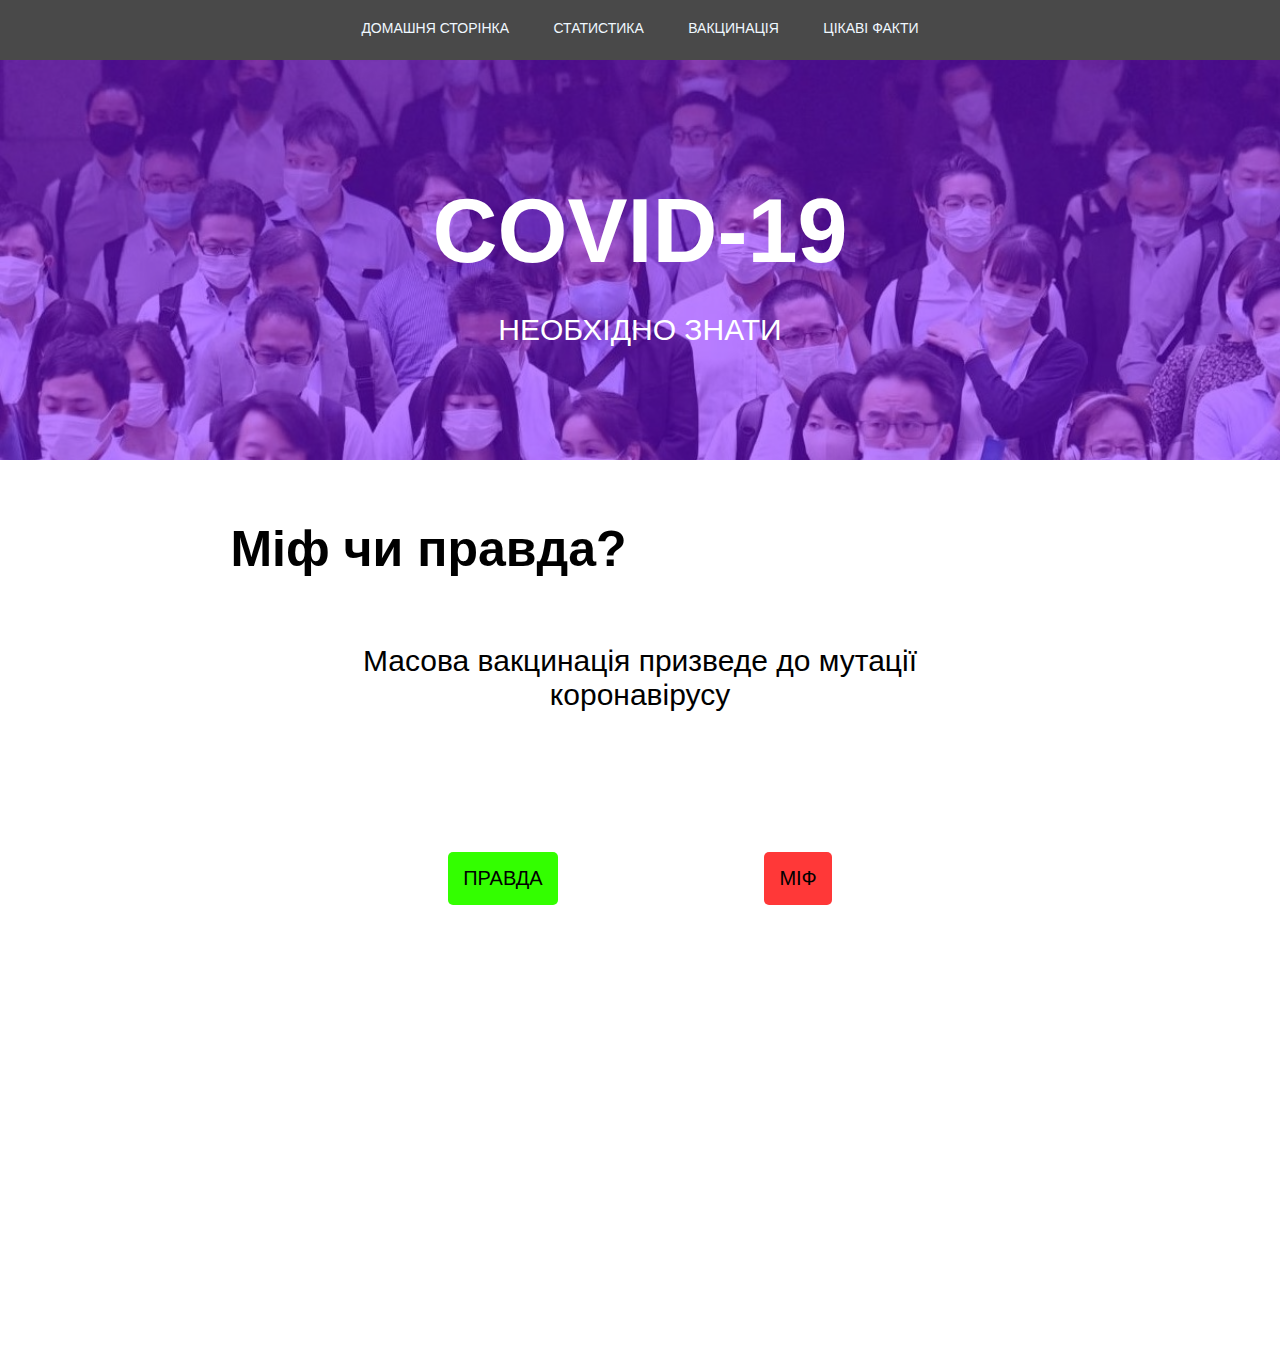
==== facts.html @ dc646591 "Add files via upload" ====
<!DOCTYPE html>
<html lang="en">
<head>
    <meta charset="UTF-8">
    <meta http-equiv="X-UA-Compatible" content="IE=edge">
    <meta name="viewport" content="width=device-width, initial-scale=1.0">
    <link rel="stylesheet" href="style.css">
    <title>Інформація про COVID-19</title>
</head>
<body>

    <div class="header">
        <h2 class="link"><a href="index.html">домашня сторінка</a></h2>
        <h2 class="link"><a href="stats.html">статистика</a></h2>
        <h2 class="link"><a href="vaccine.html">вакцинація</a></h2>
        <h2 class="link"><a href="facts.html">цікаві факти</a></h2>
    </div>

    <div class="head">
        <div class="imgPeople">
            <div class="head_text">
                COVID-19
            </div>
            <div class="head_subtitle">
                необхідно знати
            </div>
        </div>
    </div>

    <div class="block">
        <div class="block">
            <div class="title">Міф чи правда?</div>
                <div class="block_img">
            </div>
            <div class="text-anim _anim-items _anim-no-hide">
                <div class="subtitle">Масова вакцинація призведе до мутації коронавірусу</div>
                <div class="buttons"><p id="true"></p></div>
                <p class="paragraph" id="p"></p>
                <div class="buttons">
                    <button class="button _yes" onclick="ClickFunction()">правда</button>
                    <button class="button _no" onclick="ClickFunction()">міф</button>
                </div>
                
            </div>
        </div>
    </div>

    <script src="script.js"></script>
</body>
</html>
---- style.css ----
@media screen and (min-width: 320px) {
    body {
        margin: 0;
        min-width: 640px;
    }
    .img_border {
        max-height: 270px;
    }
    .img_border_wide {
        max-height: 200px;
    }
}

@media screen and (min-width: 1024px) {
    html {
        margin: 0;
        min-width: 1024px;
    }
    .img_border {
        max-height: 500px;
    }
    .img_border_wide {
        max-height: 400px;
    }
}

@media screen and (min-width: 1366px) {
    html {
        margin: 0;
        min-width: 1366px;
    }
    .img_border {
        max-height: 500px;
    }
    .img_border_wide {
        max-height: 500px;
    }
}

@media screen and (min-width: 2560px) {
    html {
        margin: 0;
        min-width: 2560px;
    }
    .img_border {
        max-height: 600px;
    }
    .img_border_wide {
        max-height: 600px;
    }
}


* {
    margin: 0;
    text-align: center;
    font-family: 'Roboto', sans-serif;
}

.header {
    min-height: 40px;
    background-color: rgb(73, 73, 73);
    text-align: center;
}

.link, .link a {
    display: inline-block;
    color: aliceblue;
    vertical-align: top;
    padding: 0px 10px 10px 10px;
    margin-top: 10px;
    margin-bottom: 10px;
    height: 30px;
    font-weight: 100;
    font-size: 14px;
    text-transform: uppercase;
    text-decoration: none;

    -webkit-transition: all 0.3s ease;;
    -moz-transition: all 0.3s ease;;
    -o-transition: all 0.3s ease;;
    transition: all 0.3s ease;
}

.link:hover {
    background-color: rgb(255, 0, 0);
    border-radius: 5px;
}

.head {
    background: url(/img/people.jpeg) no-repeat;
    background-attachment: fixed;
    background-size: cover;
}


.imgPeople {
    background-color: rgba(119, 0, 255, .5);
    min-height: 400px;
}

.head_text {
    color: white;
    text-align: center;
    padding: 120px 0px 0px 0px;
    font-size: 90px;
    font-weight: 600;
    min-width: 500px;
    opacity: 1;
    text-transform: uppercase;
}

.head_subtitle {
    color: white;
    margin: 0 auto;
    padding-top: 30px;
    text-transform: uppercase;
    font-size: 30px;
    text-align: center;
    font-weight: 300;
}

.block {
    padding-bottom: 100px;
    padding-left: 10%;
    padding-right: 10%;
    background: #fff;
    min-height: 700px;
}

.columnH {
    display: inline-block;
    vertical-align: top;
    padding: 0px 100px 50px 100px;
    width: 500px;
}

.howDoNot_column1, .howDoNot_column2 {
    vertical-align: top;
    text-align: left;
    padding-left: 20px;
    font-size: 24px;
    font-weight: 100;
}

.howDoNot_column1::before, .howDoNot_column2::before{
    content: "";
    display: inline-block;
    vertical-align: middle;
    width: 30px;
    height: 4px;
    margin-right: 20px;
    background-color: rgb(119, 0, 255);
}

.howDoNot_should {
    position: relative;
    text-align: center;
    font-weight: 100;
    font-size: 20px;
    padding-top: 40px;
}

.second_block {
    background: rgb(245, 245, 245);
    min-height: 700px;
    padding-left: 10%;
    padding-right: 10%;
    padding-bottom: 100px;
}

.block_img {
    position: relative;
    padding-top: 6px;
}

.buttons {
    text-align: center;
}

.button {
    vertical-align: middle;
    padding: 15px 15px 15px 15px;
    margin-top: 10px;
    margin-bottom: 10px;
    font-weight: 100;
    font-size: 20px;
    text-transform: uppercase;
    text-decoration: none;
    cursor: pointer;
    border: none;
    border-radius: 5px;
    position: relative;
    
    margin: 20px 100px 20px 100px;
}

.button._yes {
    background-color: rgb(51, 255, 0);
}

.button._no {
    background-color: rgb(255, 56, 56);
}

.text {
    display: inline-block;
    text-align: left;
    vertical-align: top;
    padding: 40px 50px 40px 50px;
    min-width: 400px;
    max-width: 800px;
    font-size: 24px;
}

.text-anim {
    margin-left: auto;
    margin-right: auto;
    position: relative;
    padding: 0px 50px 40px 50px;
    min-width: 400px;
    max-width: 800px;
    font-size: 24px;

    transform: translate(0px, 50%);
    opacity: 0;
    transition: all 0.8s ease 0s;
}

.text-anim._active {
    transform: translate(0px, 0px);
    opacity: 1;
    transition: all 0.8s ease 0.8s;
}

.webmap {
    color: black;
    margin: auto;
    padding: 0px 10px 10px 10px;
    margin-top: 10px;
    margin-bottom: 10px;
    height: 20px;
    font-weight: 100;
    font-size: 20px;
    font-style: oblique;
    text-decoration: none;

    -webkit-transition: all 0.3s ease;;
    -moz-transition: all 0.3s ease;;
    -o-transition: all 0.3s ease;;
    transition: all 0.3s ease;
}

.webmap a {
    color: black;
    text-decoration: none;
    color: black;
    border-radius: 20px;
    padding: 10px 10px 10px 10px;
    margin-top: 10px;
    margin-bottom: 10px;
    height: 20px;

    -webkit-transition: all 0.3s ease;;
    -moz-transition: all 0.3s ease;;
    -o-transition: all 0.3s ease;;
    transition: all 0.3s ease;
}

.webmap:hover a {
    color: #fff;
    background: rgb(255, 0, 0);
}

.img_border, .img_border_wide {
    margin-bottom: 40px;
    position: relative;
    border: 15px outset;
    border-color: rgb(119, 0, 255);
    
    transform: translate(0px, 50%);
    opacity: 0;
    transition: all 0.8s ease 0s;
}

.img_border._active, .img_border_wide._active {
    transform: translate(0px, 0px);
    opacity: 1;
    transition: all 0.8s ease 0.4s;
}

.paragraph, #p, #true {
    display: inline-block;
    text-align: left;
    vertical-align: top;
    padding: 20px 0px 40px 0px;
    min-width: 400px;
    max-width: 800px;
    font-size: 24px;
}

#true {
    font-size: 36px;
    text-transform: uppercase;
    text-align: center;
    color: red;
    height: 10px;
    padding: 20px 20px 30px 20px;
}

.img {
    position: relative;
    min-height: 100px;
    max-height: 300px;
}


.bold {
    font-weight: 600;
}


.title {
    color: rgb(0, 0, 0);
    text-align: left;
    margin: 0;
    padding-bottom: 60px;
    padding-top: 60px;
    font-size: 50px;
    font-weight: 600;
    min-width: 400px;
}


.ifIll {
    text-align: center;
}

.column {
    display: inline-block;
    vertical-align: top;
    width: 500px;
    padding: 0px 50px 50px 50px;
}

.description {
    padding-top: 50px;
    font-style: oblique;
    text-align: center;
}

.subtitle {
    text-align: center;
    padding: 0px 0px 0px 0px;
    font-size: 30px;
    font-weight: 300;
}

.ifIll_list {
    padding-top: 20px;
    padding-left: 100px;
}

.ifIll_index::before {
    content: "";
    display: inline-block;
    vertical-align: middle;
    width: 10px;
    height: 10px;
    margin-right: 20px;
    background-color: rgb(119, 0, 255);
}

.ifIll_index {
    text-align: left;
    padding: 80px 0px 0px 0px;
    font-size: 24px;
    font-weight: 300;
    padding-left: 20px;
    padding-top: 0px;
}

.contacts {
    color: lightgray;
    font-weight: 100;
    padding-top: 60px;
    font-size: 20px;
    text-align: center;
    margin: 0;
    background: rgb(73, 73, 73);
    min-height: 200px;
    padding-left: 15%;
    padding-right: 15%;
}

a {
    color: lightgray;
    text-decoration: underline;
}

.or {
    padding-left: 20px;
    padding-right: 20px;
}

.contacts_centers {
    padding-top: 40px;
}

.contacts_mozNumber {
    font-size: 25px;
    font-weight: 600;
}
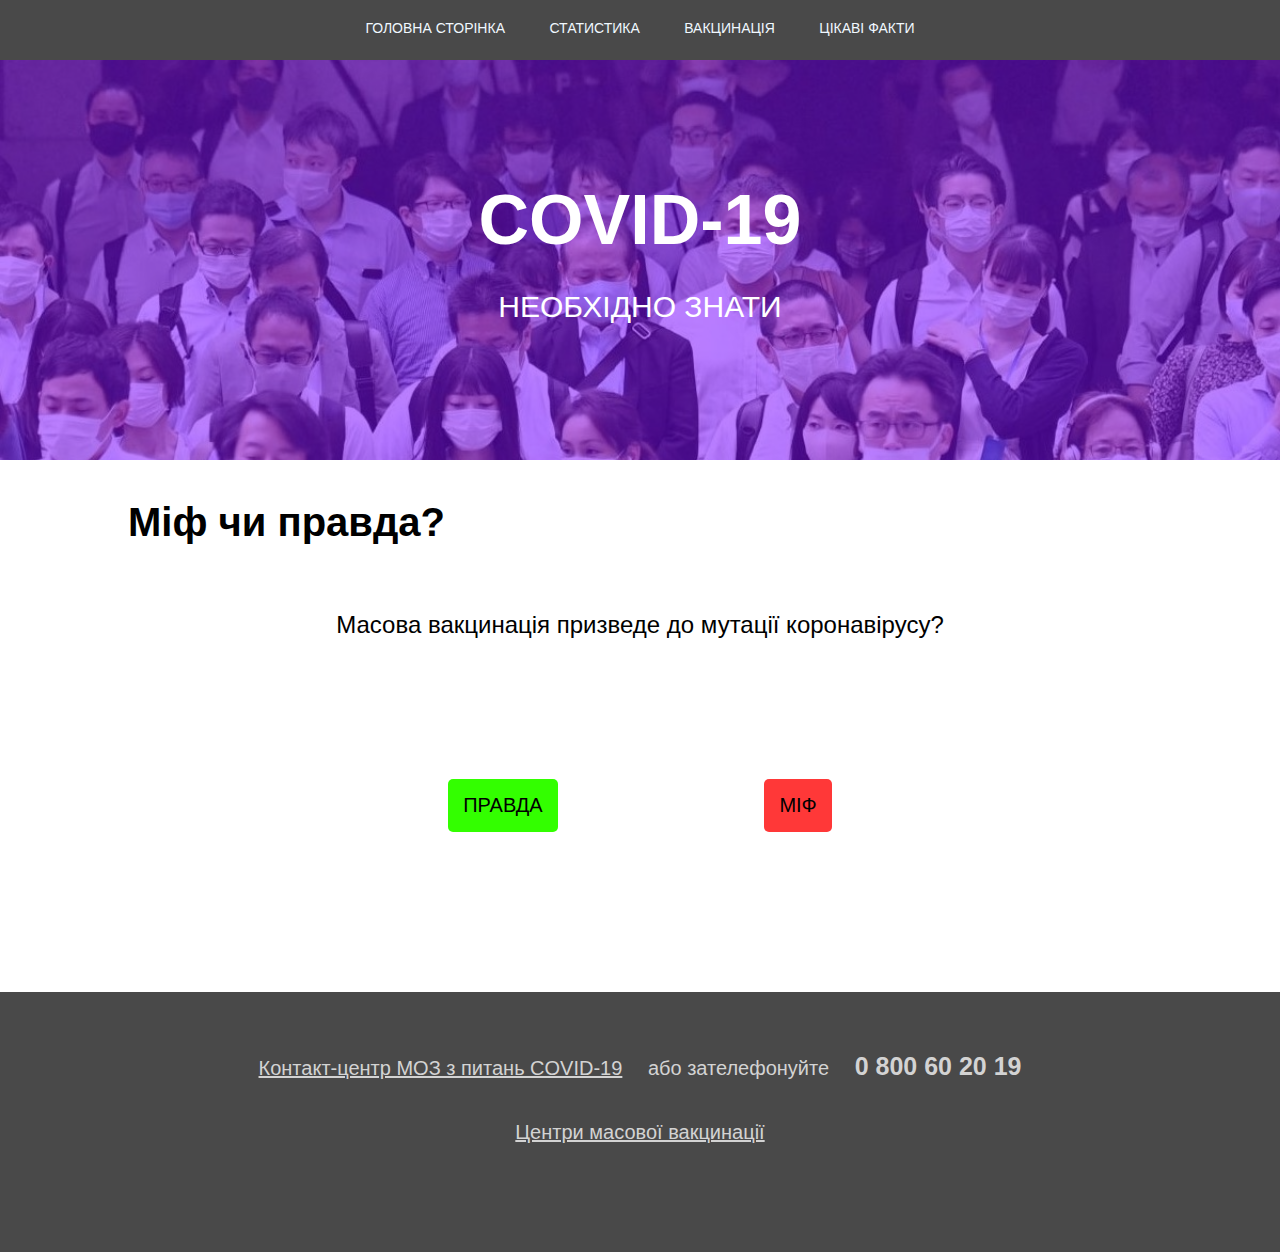
==== commit 7a0ef410: "Add files via upload" ====
--- a/facts.html
+++ b/facts.html
@@ -3,14 +3,14 @@
 <head>
     <meta charset="UTF-8">
     <meta http-equiv="X-UA-Compatible" content="IE=edge">
-    <meta name="viewport" content="width=device-width, initial-scale=1.0">
+    <meta name="viewport" content="width=device-width, initial-scale=1, maximum-scale=1">
     <link rel="stylesheet" href="style.css">
     <title>Інформація про COVID-19</title>
 </head>
 <body>
 
     <div class="header">
-        <h2 class="link"><a href="index.html">домашня сторінка</a></h2>
+        <h2 class="link"><a href="index.html">головна сторінка</a></h2>
         <h2 class="link"><a href="stats.html">статистика</a></h2>
         <h2 class="link"><a href="vaccine.html">вакцинація</a></h2>
         <h2 class="link"><a href="facts.html">цікаві факти</a></h2>
@@ -28,21 +28,27 @@
     </div>
 
     <div class="block">
-        <div class="block">
-            <div class="title">Міф чи правда?</div>
-                <div class="block_img">
+        <div class="title">Міф чи правда?</div>
+            <div class="block_img">
             </div>
             <div class="text-anim _anim-items _anim-no-hide">
-                <div class="subtitle">Масова вакцинація призведе до мутації коронавірусу</div>
-                <div class="buttons"><p id="true"></p></div>
+                <div class="question">Масова вакцинація призведе до мутації коронавірусу?</div>
+                <div class="buttons">
+                    <p id="true"></p>
+                </div>
                 <p class="paragraph" id="p"></p>
                 <div class="buttons">
                     <button class="button _yes" onclick="ClickFunction()">правда</button>
                     <button class="button _no" onclick="ClickFunction()">міф</button>
-                </div>
-                
             </div>
         </div>
+    </div>
+
+    <div class="contacts">
+        <div class="contacts_moz"><a href="https://moz.gov.ua/kontakti" target="_blank">Контакт-центр МОЗ з питань COVID-19</a> <span class="or">або зателефонуйте </span>
+            <span class="contacts_mozNumber">0 800 60 20 19</span>
+        </div>
+        <div class="contacts_centers"><a href="https://vaccination.covid19.gov.ua/vaccination-points" target="_blank">Центри масової вакцинації</a></div>
     </div>
 
     <script src="script.js"></script>
--- a/style.css
+++ b/style.css
@@ -1,60 +1,282 @@
 @media screen and (min-width: 320px) {
     body {
         margin: 0;
-        min-width: 640px;
-    }
+        min-width: 320px;
+    }
+
+    .head_text {
+        min-width: 200px;
+        font-size: 70px;
+    }
+
+    .block {
+        min-width: 200px;
+        padding-left: 10%;
+        padding-right: 10%;
+    }
+
+    .second_block {
+        min-width: 200px;
+        padding-left: 10%;
+        padding-right: 10%;
+    }
+
+    .title {
+        font-size: 40px;
+        padding-bottom: 60px;
+        padding-top: 40px;
+    }
+
+    .text-anim {
+        padding: 0px 20px 40px 20px;
+        font-size: 14px;
+    }
+
+    .img {
+        min-height: 100px;
+        max-height: 200px;
+    }
+
+    .text {
+        padding: 40px 20px 40px 20px;
+        min-width: 100px;
+        max-width: 300px;
+        font-size: 20px;
+    }
+
+    .howDoNot_column1 {
+        font-size: 20px;
+    }
+
+    .column {
+        min-width: 100px;
+        max-width: 300px;
+        padding: 0px 10px 50px 10px;
+    }
+
+    .ifIll_index {
+        font-size: 20px;
+    }
+
+    .contacts {
+        min-height: 200px;
+        padding-left: 20px;
+        padding-right: 20px;
+    }
+
+    .img_center {
+        max-height: 250px;
+    }
+
     .img_border {
-        max-height: 270px;
-    }
+        max-height: 140px;
+    }
+
     .img_border_wide {
-        max-height: 200px;
-    }
-}
-
-@media screen and (min-width: 1024px) {
-    html {
-        margin: 0;
-        min-width: 1024px;
-    }
-    .img_border {
-        max-height: 500px;
-    }
-    .img_border_wide {
-        max-height: 400px;
-    }
-}
+        max-height: 100px;
+    }
+}
+
 
 @media screen and (min-width: 1366px) {
-    html {
+    body {
         margin: 0;
         min-width: 1366px;
     }
+
+    .head_text {
+        min-width: 200px;
+        font-size: 90px;
+    }
+
+    .block {
+        min-width: 200px;
+        padding-left: 10%;
+        padding-right: 10%;
+    }
+
+    .title {
+        font-size: 50px;
+        padding-bottom: 60px;
+        padding-top: 60px;
+    }
+
+    .text-anim {
+        padding: 0px 20px 40px 20px;
+        font-size: 24px;
+    }
+
+    .img {
+        min-height: 100px;
+        max-height: 200px;
+    }
+
+    .question {
+        position: relative;
+        margin-left: auto;
+        margin-right: auto;
+        text-align: center;
+        font-size: 30px;
+        min-width: 300px;
+        max-width: 800px;
+    }
+
+    .text {
+        padding: 0px 40px 70px 40px;
+        min-width: 100px;
+        max-width: 700px;
+        font-size: 20px;
+    }
+
+    .howDoNot_column1 {
+        font-size: 24px;
+    }
+
+    .ifIll_index {
+        font-size: 24px;
+    }
+
+    .column {
+        min-width: 100px;
+        max-width: 300px;
+        padding: 0px 10px 50px 10px;
+    }
+
+    .contacts {
+        min-height: 200px;
+        padding-left: 20px;
+        padding-right: 20px;
+    }
+
+    .img_center {
+        max-height: 500px;
+    }
+
     .img_border {
-        max-height: 500px;
-    }
+        max-height: 440px;
+    }
+
+    .img_border_wide {
+        max-height: 390px;
+    }
+}
+
+@media screen and (min-width: 2560px) {
+    body {
+        margin: 0;
+        min-width: 100%;
+    }
+
+    .head_text {
+        min-width: 200px;
+        font-size: 120px;
+    }
+
+    .block {
+        min-width: 400px;
+        padding-left: 15%;
+        padding-right: 15%;
+    }
+
+    .second_block {
+        min-width: 400px;
+        padding-left: 15%;
+        padding-right: 15%;
+    }
+
+    .title {
+        font-size: 50px;
+        padding-bottom: 60px;
+        padding-top: 60px;
+    }
+
+    .text-anim {
+        padding: 0px 20px 40px 20px;
+        font-size: 36px;
+    }
+
+    .img {
+        min-height: 100px;
+        max-height: 250px;
+    }
+
+    .question {
+        position: relative;
+        margin-left: auto;
+        margin-right: auto;
+        text-align: center;
+        font-size: 30px;
+        min-width: 300px;
+        max-width: 800px;
+    }
+
+    .text {
+        padding: 0px 40px 70px 40px;
+        min-width: 100px;
+        max-width: 700px;
+        font-size: 20px;
+    }
+
+    .howDoNot_column1 {
+        font-size: 24px;
+    }
+
+    .ifIll_index {
+        font-size: 24px;
+    }
+
+    .column {
+        min-width: 100px;
+        max-width: 300px;
+        padding: 0px 10px 50px 10px;
+    }
+
+    .contacts {
+        min-height: 200px;
+        padding-left: 20px;
+        padding-right: 20px;
+    }
+
+    .img_center {
+        max-height: 600px;
+    }
+
+    .img_border {
+        max-height: 540px;
+    }
+
     .img_border_wide {
         max-height: 500px;
     }
 }
 
-@media screen and (min-width: 2560px) {
-    html {
-        margin: 0;
-        min-width: 2560px;
-    }
-    .img_border {
-        max-height: 600px;
-    }
-    .img_border_wide {
-        max-height: 600px;
-    }
-}
-
 
 * {
     margin: 0;
     text-align: center;
     font-family: 'Roboto', sans-serif;
+}
+
+.scroll {
+    position: fixed;
+    bottom: 5%;
+    right: 3%;
+    color: #fff;
+    width: 40px;
+    height: 40px;
+    background-color: black;
+    display: flex;
+    text-decoration: none;
+    font-size: 50px;
+    border-radius: 100%;
+    transition: .5s;
+    padding: 10px 10px 10px 10px;
+    background: url('/img/arrow.png') no-repeat;
+    background-size: cover;
+}
+
+.scroll:hover {
+    background-color: red;
 }
 
 .header {
@@ -103,9 +325,7 @@
     color: white;
     text-align: center;
     padding: 120px 0px 0px 0px;
-    font-size: 90px;
     font-weight: 600;
-    min-width: 500px;
     opacity: 1;
     text-transform: uppercase;
 }
@@ -122,24 +342,18 @@
 
 .block {
     padding-bottom: 100px;
-    padding-left: 10%;
-    padding-right: 10%;
     background: #fff;
-    min-height: 700px;
 }
 
 .columnH {
     display: inline-block;
     vertical-align: top;
-    padding: 0px 100px 50px 100px;
-    width: 500px;
 }
 
 .howDoNot_column1, .howDoNot_column2 {
     vertical-align: top;
     text-align: left;
     padding-left: 20px;
-    font-size: 24px;
     font-weight: 100;
 }
 
@@ -163,9 +377,6 @@
 
 .second_block {
     background: rgb(245, 245, 245);
-    min-height: 700px;
-    padding-left: 10%;
-    padding-right: 10%;
     padding-bottom: 100px;
 }
 
@@ -207,19 +418,19 @@
     display: inline-block;
     text-align: left;
     vertical-align: top;
-    padding: 40px 50px 40px 50px;
-    min-width: 400px;
-    max-width: 800px;
-    font-size: 24px;
+}
+
+.text_center {
+    text-align: center;
+    font-style: oblique;
+    vertical-align: top;
 }
 
 .text-anim {
     margin-left: auto;
     margin-right: auto;
     position: relative;
-    padding: 0px 50px 40px 50px;
-    min-width: 400px;
-    max-width: 800px;
+    min-width: 100px;
     font-size: 24px;
 
     transform: translate(0px, 50%);
@@ -252,14 +463,15 @@
 }
 
 .webmap a {
+    font-size: 16px;
     color: black;
     text-decoration: none;
-    color: black;
     border-radius: 20px;
     padding: 10px 10px 10px 10px;
     margin-top: 10px;
     margin-bottom: 10px;
     height: 20px;
+    font-style: oblique;
 
     -webkit-transition: all 0.3s ease;;
     -moz-transition: all 0.3s ease;;
@@ -272,7 +484,7 @@
     background: rgb(255, 0, 0);
 }
 
-.img_border, .img_border_wide {
+.img_border, .img_border_wide, .img_center {
     margin-bottom: 40px;
     position: relative;
     border: 15px outset;
@@ -283,7 +495,7 @@
     transition: all 0.8s ease 0s;
 }
 
-.img_border._active, .img_border_wide._active {
+.img_border._active, .img_border_wide._active, .img_center._active {
     transform: translate(0px, 0px);
     opacity: 1;
     transition: all 0.8s ease 0.4s;
@@ -294,8 +506,8 @@
     text-align: left;
     vertical-align: top;
     padding: 20px 0px 40px 0px;
-    min-width: 400px;
-    max-width: 800px;
+    min-width: 100px;
+    max-width: 600px;
     font-size: 24px;
 }
 
@@ -310,8 +522,6 @@
 
 .img {
     position: relative;
-    min-height: 100px;
-    max-height: 300px;
 }
 
 
@@ -324,11 +534,7 @@
     color: rgb(0, 0, 0);
     text-align: left;
     margin: 0;
-    padding-bottom: 60px;
-    padding-top: 60px;
-    font-size: 50px;
     font-weight: 600;
-    min-width: 400px;
 }
 
 
@@ -339,8 +545,6 @@
 .column {
     display: inline-block;
     vertical-align: top;
-    width: 500px;
-    padding: 0px 50px 50px 50px;
 }
 
 .description {
@@ -350,7 +554,7 @@
 }
 
 .subtitle {
-    text-align: center;
+    text-align: left;
     padding: 0px 0px 0px 0px;
     font-size: 30px;
     font-weight: 300;
@@ -358,7 +562,7 @@
 
 .ifIll_list {
     padding-top: 20px;
-    padding-left: 100px;
+
 }
 
 .ifIll_index::before {
@@ -374,7 +578,6 @@
 .ifIll_index {
     text-align: left;
     padding: 80px 0px 0px 0px;
-    font-size: 24px;
     font-weight: 300;
     padding-left: 20px;
     padding-top: 0px;
@@ -388,9 +591,6 @@
     text-align: center;
     margin: 0;
     background: rgb(73, 73, 73);
-    min-height: 200px;
-    padding-left: 15%;
-    padding-right: 15%;
 }
 
 a {
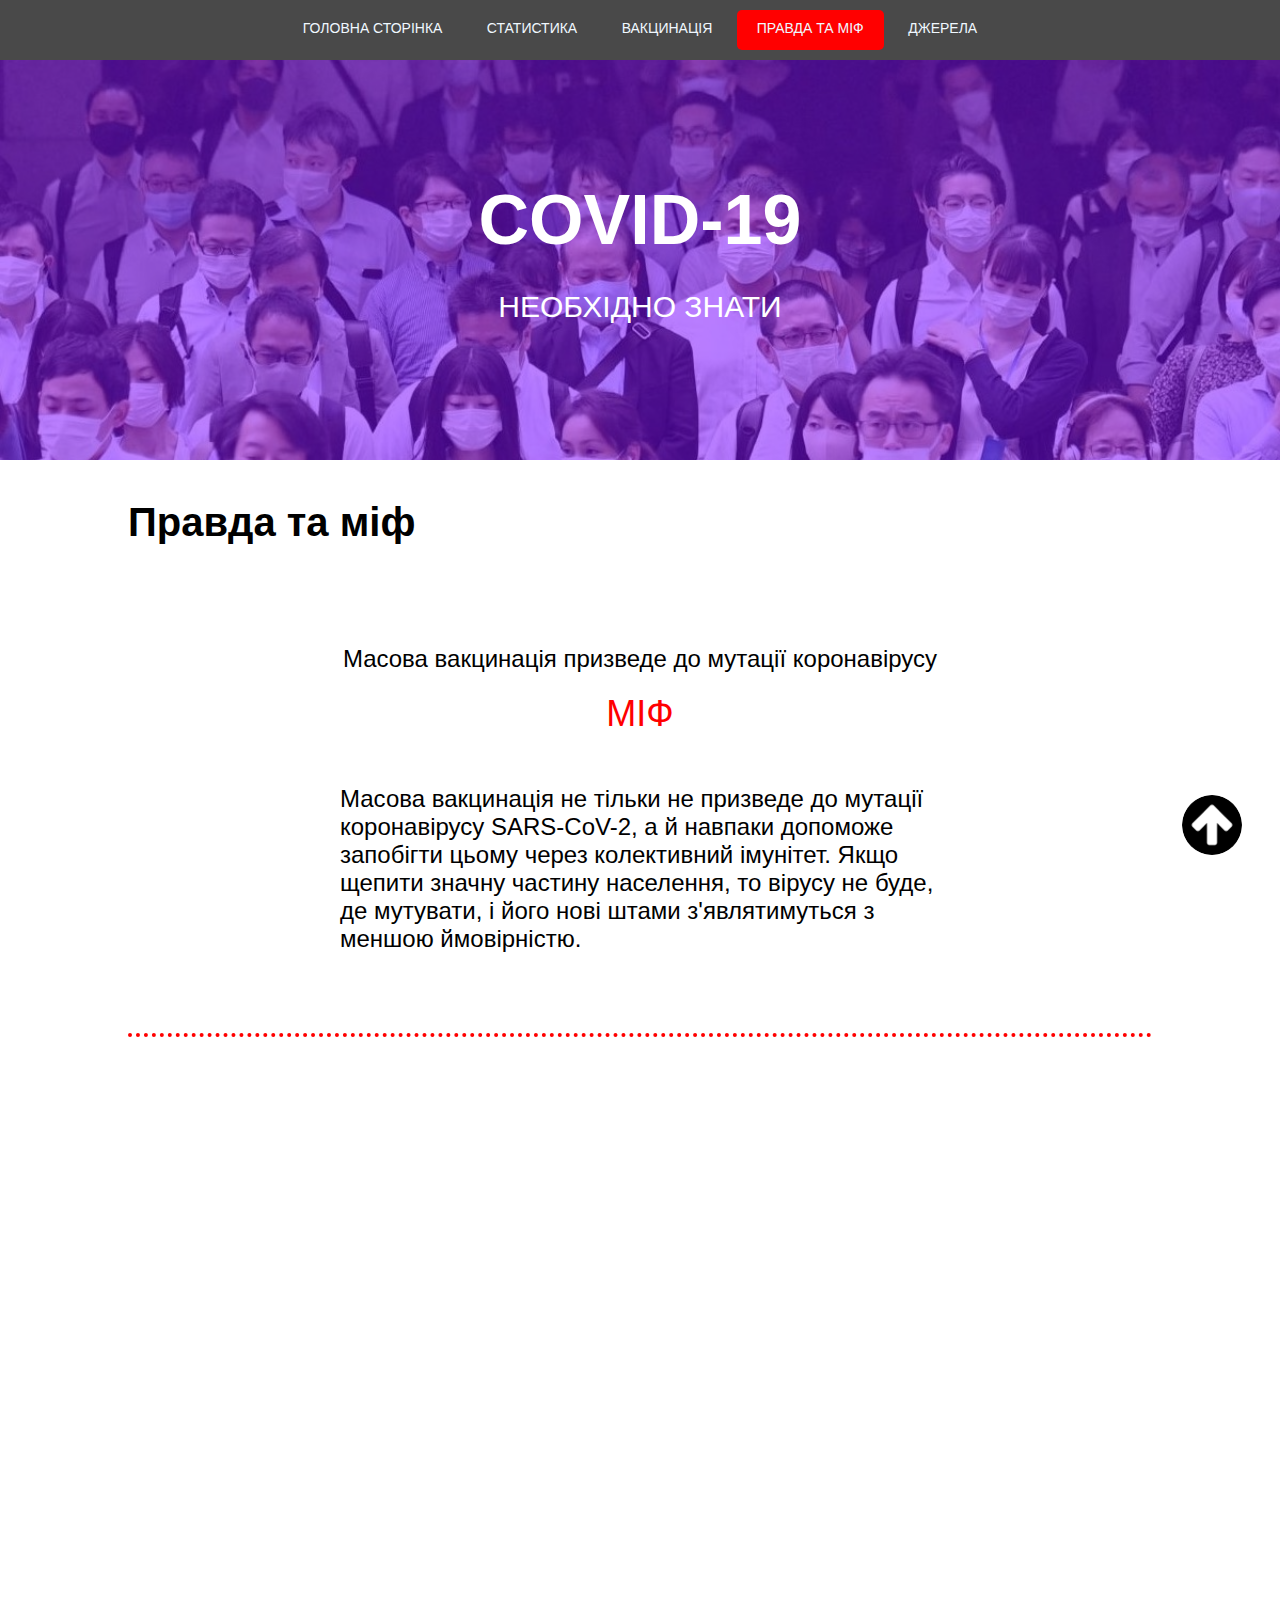
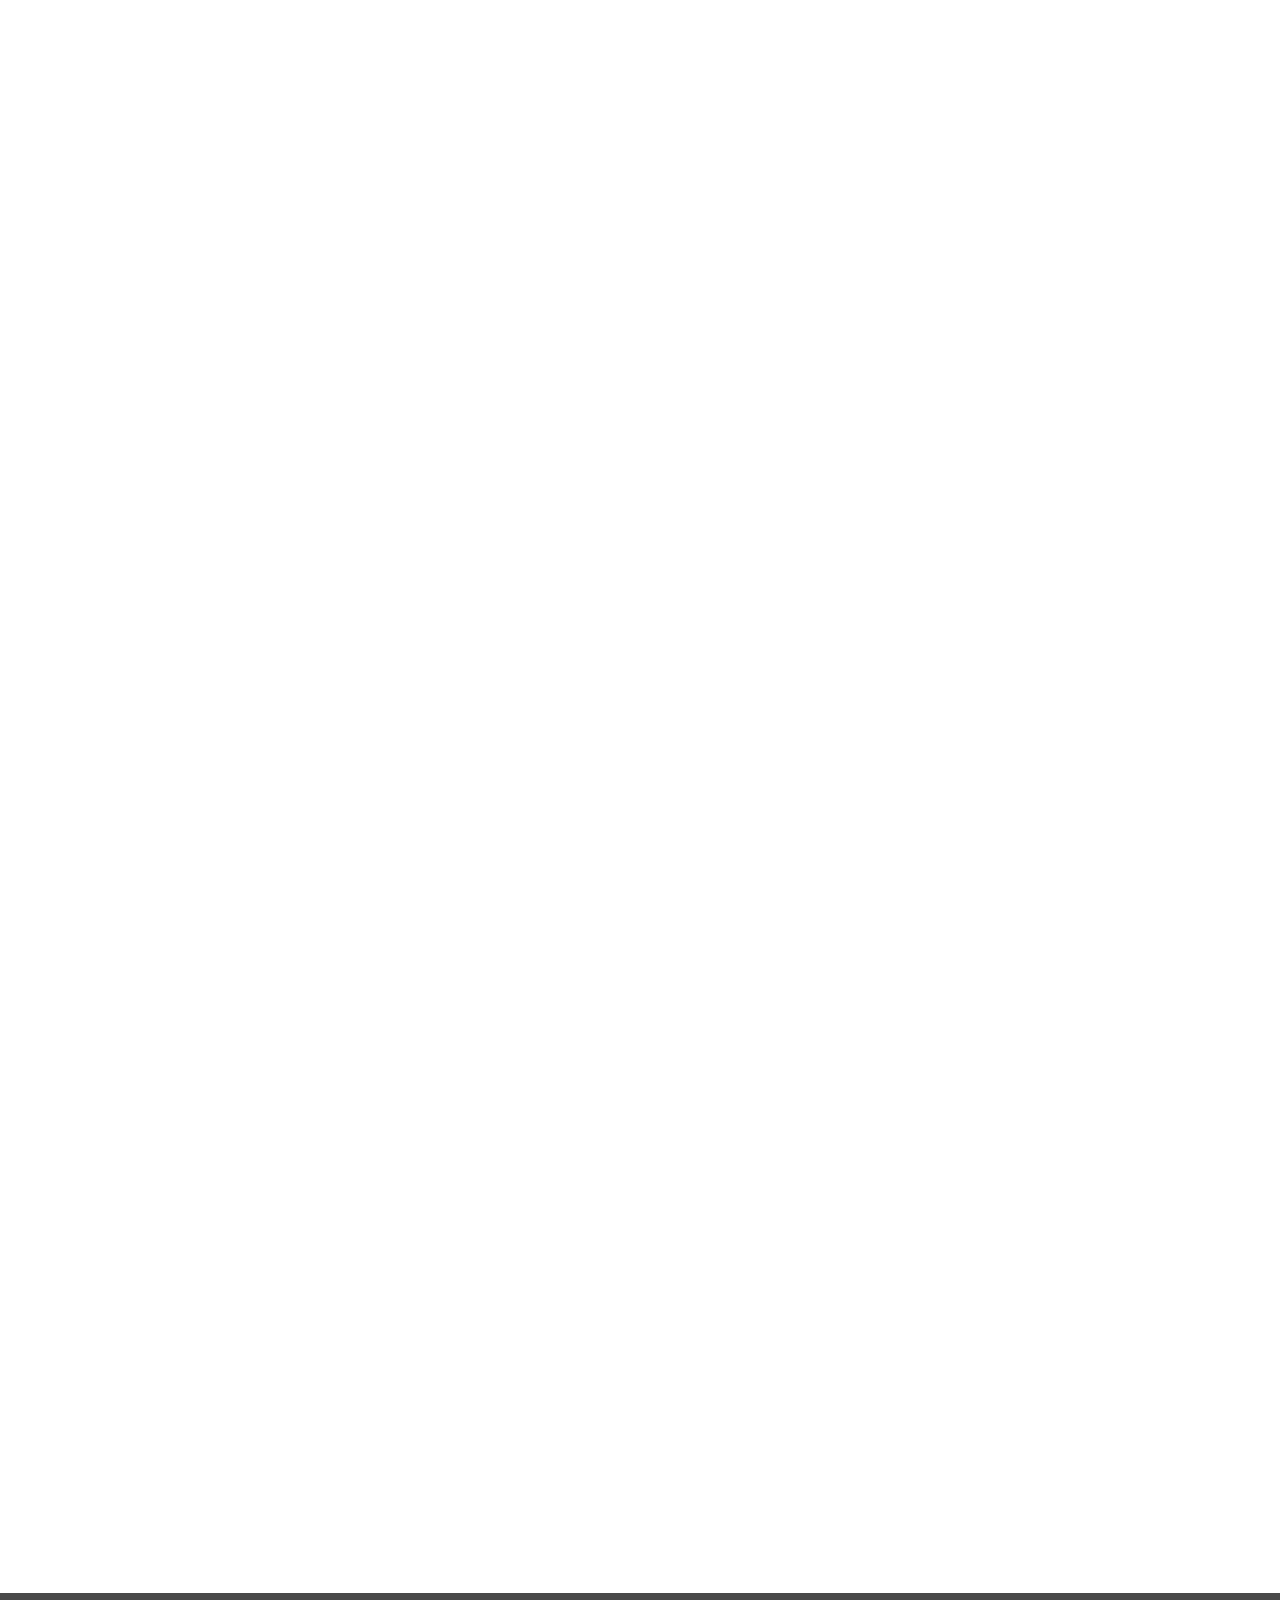
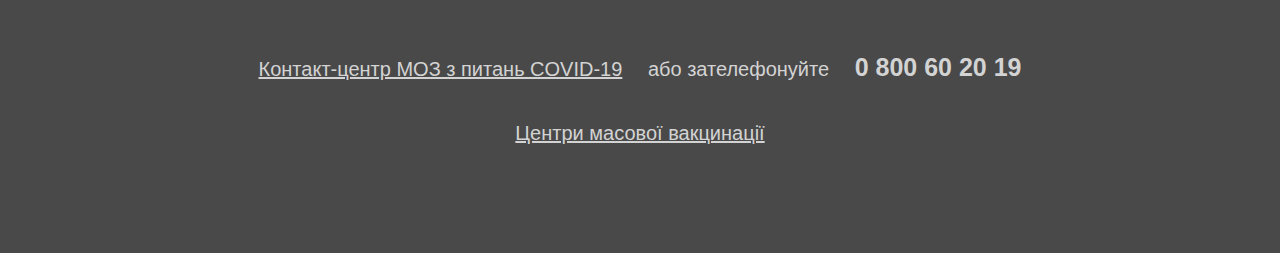
==== commit fdc4530e: "Add files via upload" ====
--- a/facts.html
+++ b/facts.html
@@ -9,11 +9,14 @@
 </head>
 <body>
 
+    <a href="#" class="scroll"></a>
+
     <div class="header">
         <h2 class="link"><a href="index.html">головна сторінка</a></h2>
         <h2 class="link"><a href="stats.html">статистика</a></h2>
         <h2 class="link"><a href="vaccine.html">вакцинація</a></h2>
-        <h2 class="link"><a href="facts.html">цікаві факти</a></h2>
+        <h2 class="link-now"><a href="facts.html">правда та міф</a></h2>
+        <h2 class="link"><a href="sources.html">джерела</a></h2>
     </div>
 
     <div class="head">
@@ -27,22 +30,49 @@
         </div>
     </div>
 
-    <div class="block">
-        <div class="title">Міф чи правда?</div>
-            <div class="block_img">
+<div class="block">
+
+        <div class="title">Правда та міф</div>
+            <div class="text-anim _anim-items _anim-no-hide _border">
+                <div class="question">Масова вакцинація призведе до мутації коронавірусу</div>
+                <p class="false">Міф</p>
+                <p class="paragraph" id="p">Масова вакцинація не тільки не призведе до мутації коронавірусу SARS-CoV-2, а й навпаки допоможе запобігти цьому через колективний імунітет. Якщо щепити значну частину населення, то вірусу не буде, де мутувати, і його нові штами з'являтимуться  з меншою ймовірністю.</p>
             </div>
-            <div class="text-anim _anim-items _anim-no-hide">
-                <div class="question">Масова вакцинація призведе до мутації коронавірусу?</div>
-                <div class="buttons">
-                    <p id="true"></p>
-                </div>
-                <p class="paragraph" id="p"></p>
-                <div class="buttons">
-                    <button class="button _yes" onclick="ClickFunction()">правда</button>
-                    <button class="button _no" onclick="ClickFunction()">міф</button>
-            </div>
+
+        <div class="text-anim _anim-items _anim-no-hide _border">
+            <div class="question">Чи можна інфікуватися коронавірусним захворюванням від домашньої тварини?</div>
+                <p class="false">Міф</p>
+                <p class="paragraph" id="p">Немає свідчень, що домашні тварини – такі, як собаки чи коти – можуть поширювати вірус, який викликає COVID-19.</p>
         </div>
-    </div>
+    
+        <div class="text-anim _anim-items _anim-no-hide _border">
+            <div class="question">Людина будь-якої статі та віку може захворіти на коронавірус</div>
+                <p class="true">Правда</p>
+                <p class="paragraph" id="p">Будь-хто. Люди будь-якого віку можуть інфікуватися вірусом, тому всі повинні вживати заходів безпеки, щоб захистити себе, зокрема, часто мити руки милом і водою. Старші люди та будь-хто, хто має інші захворювання (такі, як астма, діабет, серцеві хвороби тощо) є більш вразливими до важкого перебігу коронавірусного захворювання.</p>
+        </div>
+
+
+        <div class="text-anim _anim-items _anim-no-hide _border">
+            <div class="question">60% має бути частка спирту в дезінфікуючих засобах для знищення коронавірусу</div>
+                <p class="true">Правда</p>
+                <p class="paragraph" id="p">Ефективними для знищення коронавірусу є лише ті дезінфікуючі засоби для рук або поверхонь, які містять як мінімум 60% спирту.</p>
+        </div>
+
+
+        <div class="text-anim _anim-items _anim-no-hide _border">
+            <div class="question">Коронавірусне захворювання – це те саме, що грип</div>
+                <p class="false">Міф</p>
+                <p class="paragraph" id="p">Коронавірусне захворювання (COVID-19) та грип – це різні інфекційні захворювання, спричинені різними вірусами. Хоча обидва захворювання дихальних шляхів поширюються аналогічно і можуть мати схожі симптоми, інші характеристики відрізняються. Наприклад, на відміну від COVID-19, проти грипу існує вакцина, і нині в Північній півкулі сезон грипу. Отже, важливо робити профілактику грипу (та запобігати появі симптомів, які можуть бути сприйняті як симптоми COVID-19). Для цього необхідно робити щеплення від грипу та дотримуватися календаря всіх інших щеплень</p>
+        </div>
+        
+        <div class="text-anim _anim-items _anim-no-hide _border">
+            <div class="question">Коронавірусне захворювання поширюється і за теплої, і за холодної температури</div>
+                <p class="false">Міф</p>
+                <p class="paragraph" id="p">Вірус поширюється в місцях як з гарячими, так і з холодними температурами.</p>
+        </div>
+
+</div>
+
 
     <div class="contacts">
         <div class="contacts_moz"><a href="https://moz.gov.ua/kontakti" target="_blank">Контакт-центр МОЗ з питань COVID-19</a> <span class="or">або зателефонуйте </span>
--- a/style.css
+++ b/style.css
@@ -16,7 +16,7 @@
     }
 
     .second_block {
-        min-width: 200px;
+        min-height: 300px;
         padding-left: 10%;
         padding-right: 10%;
     }
@@ -27,8 +27,22 @@
         padding-top: 40px;
     }
 
+    .subtitle {
+        font-size: 20px;
+    }
+
     .text-anim {
-        padding: 0px 20px 40px 20px;
+        padding: 40px;
+        font-size: 14px;
+    }
+
+    .text-left-anim {
+        display: block;
+        text-align: left;
+        margin-left: auto;
+        margin-right: auto;
+        max-width: 600px;
+        padding: 0px 20px 0px 20px;
         font-size: 14px;
     }
 
@@ -41,7 +55,14 @@
         padding: 40px 20px 40px 20px;
         min-width: 100px;
         max-width: 300px;
-        font-size: 20px;
+        font-size: 14px;
+    }
+
+    .txt {
+        padding: 40px 20px 40px 20px;
+        min-width: 100px;
+        max-width: 300px;
+        font-size: 14px;
     }
 
     .howDoNot_column1 {
@@ -90,9 +111,15 @@
     }
 
     .block {
-        min-width: 200px;
+        min-height: 700px;
         padding-left: 10%;
         padding-right: 10%;
+    }
+    
+    .second_block {
+        min-height: 600px;
+        padding-left: 15%;
+        padding-right: 15%;
     }
 
     .title {
@@ -101,9 +128,20 @@
         padding-top: 60px;
     }
 
+    .subtitle {
+        font-size: 24px;
+    }
+
     .text-anim {
-        padding: 0px 20px 40px 20px;
-        font-size: 24px;
+        padding: 40px 20px 40px 20px;
+        font-size: 18px;
+    }
+
+    .text-left-anim {
+        text-align: left;
+        max-width: 600px;
+        padding: 10px 20px 40px 20px;
+        font-size: 18px;
     }
 
     .img {
@@ -125,7 +163,14 @@
         padding: 0px 40px 70px 40px;
         min-width: 100px;
         max-width: 700px;
-        font-size: 20px;
+        font-size: 18px;
+    }
+
+    .txt {
+        padding: 40px 20px 40px 0px;
+        min-width: 700px;
+        max-width: 1000px;
+        font-size: 24px;
     }
 
     .howDoNot_column1 {
@@ -148,6 +193,11 @@
         padding-right: 20px;
     }
 
+    .astra {
+        padding: 0px 40px 80px 40px;
+        max-height: 200px;
+    }
+
     .img_center {
         max-height: 500px;
     }
@@ -173,13 +223,13 @@
     }
 
     .block {
-        min-width: 400px;
+        min-width: 700px;
         padding-left: 15%;
         padding-right: 15%;
     }
 
     .second_block {
-        min-width: 400px;
+        min-height: 500px;
         padding-left: 15%;
         padding-right: 15%;
     }
@@ -190,9 +240,19 @@
         padding-top: 60px;
     }
 
+    .subtitle {
+        font-size: 40px;
+    }
+
     .text-anim {
         padding: 0px 20px 40px 20px;
-        font-size: 36px;
+        font-size: 24px;
+    }
+
+    .text-left-anim {
+        text-align: left;
+        padding: 0px 20px 40px 20px;
+        font-size: 24px;
     }
 
     .img {
@@ -214,7 +274,7 @@
         padding: 0px 40px 70px 40px;
         min-width: 100px;
         max-width: 700px;
-        font-size: 20px;
+        font-size: 24px;
     }
 
     .howDoNot_column1 {
@@ -261,7 +321,6 @@
     position: fixed;
     bottom: 5%;
     right: 3%;
-    color: #fff;
     width: 40px;
     height: 40px;
     background-color: black;
@@ -276,7 +335,7 @@
 }
 
 .scroll:hover {
-    background-color: red;
+    background-color: aqua;
 }
 
 .header {
@@ -284,6 +343,51 @@
     background-color: rgb(73, 73, 73);
     text-align: center;
 }
+
+.link-now {
+    display: inline-block;
+    background-color: rgb(255, 0, 0);
+    border-radius: 5px;
+    vertical-align: top;
+    padding: 0px 10px 10px 10px;
+    margin-top: 10px;
+    margin-bottom: 10px;
+    height: 30px;
+    font-weight: 100;
+    font-size: 14px;
+    text-transform: uppercase;
+    text-decoration: none;
+}
+
+.linkOn a {
+    display: inline-block;
+    color: blue;
+    text-align: left;
+    border-radius: 5px;
+    vertical-align: top;
+    padding: 30px;
+    margin-top: 10px;
+    margin-bottom: 10px;
+    height: 30px;
+    font-weight: 100;
+    font-size: 24px;
+    text-decoration: underline;
+}
+
+.link-now a {
+    display: inline-block;
+    color: aliceblue;
+    vertical-align: top;
+    padding: 0px 10px 10px 10px;
+    margin-top: 10px;
+    margin-bottom: 10px;
+    height: 30px;
+    font-weight: 100;
+    font-size: 14px;
+    text-transform: uppercase;
+    text-decoration: none;
+}
+
 
 .link, .link a {
     display: inline-block;
@@ -341,7 +445,7 @@
 }
 
 .block {
-    padding-bottom: 100px;
+    padding-bottom: 80px;
     background: #fff;
 }
 
@@ -377,7 +481,7 @@
 
 .second_block {
     background: rgb(245, 245, 245);
-    padding-bottom: 100px;
+    padding-bottom: 80px;
 }
 
 .block_img {
@@ -420,6 +524,12 @@
     vertical-align: top;
 }
 
+.txt {
+    display: absolute;
+    text-align: left;
+    vertical-align: top;
+}
+
 .text_center {
     text-align: center;
     font-style: oblique;
@@ -427,15 +537,18 @@
 }
 
 .text-anim {
-    margin-left: auto;
-    margin-right: auto;
     position: relative;
+    vertical-align: middle;
     min-width: 100px;
     font-size: 24px;
 
     transform: translate(0px, 50%);
     opacity: 0;
     transition: all 0.8s ease 0s;
+}
+
+._border {
+    border-bottom: 4px dotted red;
 }
 
 .text-anim._active {
@@ -444,12 +557,11 @@
     transition: all 0.8s ease 0.8s;
 }
 
-.webmap {
+.webmap, .vaccine {
     color: black;
-    margin: auto;
-    padding: 0px 10px 10px 10px;
-    margin-top: 10px;
-    margin-bottom: 10px;
+    padding: 20px 20px 20px 20px;
+    margin-top: 30px;
+    margin-bottom: 30px;
     height: 20px;
     font-weight: 100;
     font-size: 20px;
@@ -462,7 +574,7 @@
     transition: all 0.3s ease;
 }
 
-.webmap a {
+.webmap a, .vaccine a {
     font-size: 16px;
     color: black;
     text-decoration: none;
@@ -479,7 +591,7 @@
     transition: all 0.3s ease;
 }
 
-.webmap:hover a {
+.webmap:hover a, .vaccine:hover a {
     color: #fff;
     background: rgb(255, 0, 0);
 }
@@ -487,7 +599,7 @@
 .img_border, .img_border_wide, .img_center {
     margin-bottom: 40px;
     position: relative;
-    border: 15px outset;
+    border: 10px outset;
     border-color: rgb(119, 0, 255);
     
     transform: translate(0px, 50%);
@@ -501,22 +613,34 @@
     transition: all 0.8s ease 0.4s;
 }
 
-.paragraph, #p, #true {
-    display: inline-block;
+.paragraph, .p, .true {
     text-align: left;
     vertical-align: top;
+    margin-left: auto;
+    margin-right: auto;
     padding: 20px 0px 40px 0px;
     min-width: 100px;
     max-width: 600px;
     font-size: 24px;
 }
 
-#true {
+.true {
     font-size: 36px;
     text-transform: uppercase;
     text-align: center;
+    margin-left: auto;
+    margin-right: auto;
+    color: rgb(38, 189, 0);
+    padding: 20px 20px 30px 20px;
+}
+
+.false {
+    font-size: 36px;
+    text-transform: uppercase;
+    text-align: center;
+    margin-left: auto;
+    margin-right: auto;
     color: red;
-    height: 10px;
     padding: 20px 20px 30px 20px;
 }
 
@@ -555,9 +679,8 @@
 
 .subtitle {
     text-align: left;
-    padding: 0px 0px 0px 0px;
-    font-size: 30px;
-    font-weight: 300;
+    padding: 10px;
+    font-weight: 600;
 }
 
 .ifIll_list {
